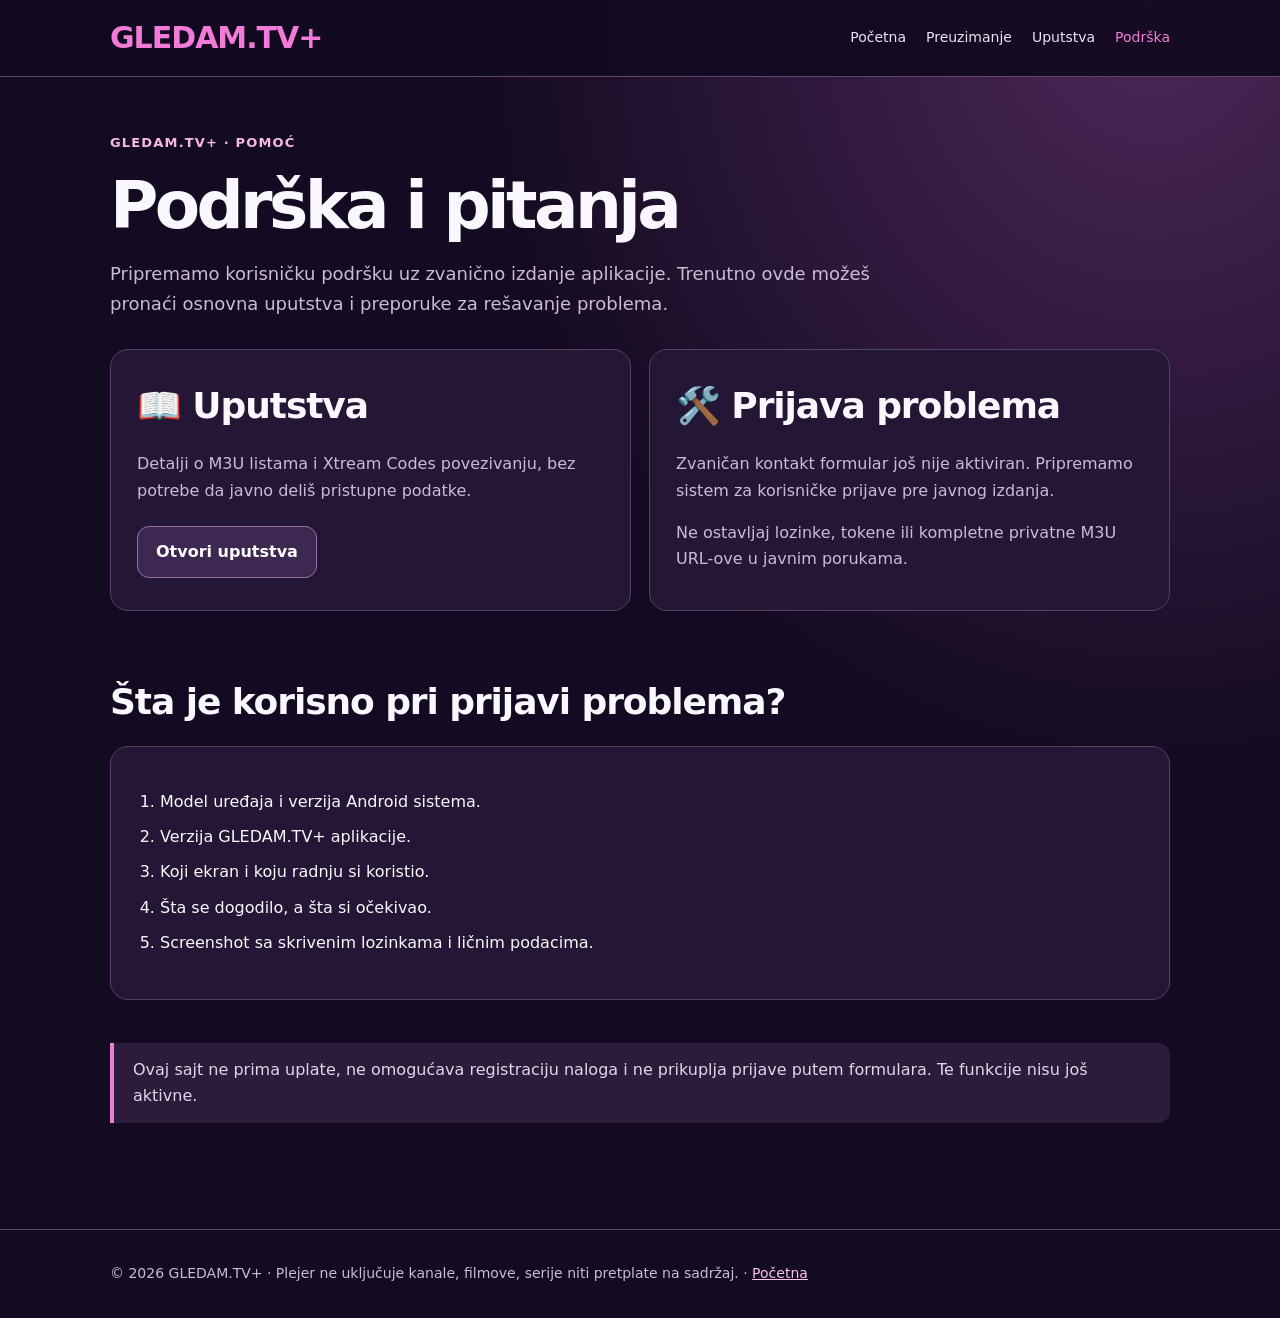
==== podrska.html @ aae69520 "Add files via upload" ====
<!doctype html><html lang="sr"><head><meta charset="utf-8"><meta name="viewport" content="width=device-width, initial-scale=1"><meta name="theme-color" content="#130b21"><meta name="description" content="Odgovori na najčešća pitanja o GLEDAM.TV+ plejeru i prijavljivanje problema."><title>Podrška | GLEDAM.TV+</title><link rel="stylesheet" href="style.css"></head><body><header class="top"><div class="wrap bar"><a class="logo" href="index.html">GLEDAM.TV+</a><nav class="nav" aria-label="Glavna navigacija"><a href="index.html">Početna</a><a href="preuzimanje.html">Preuzimanje</a><a href="uputstva.html">Uputstva</a><a href="podrska.html" aria-current="page">Podrška</a></nav></div></header><main class="wrap"><div class="kicker">GLEDAM.TV+ · Pomoć</div><h1>Podrška i pitanja</h1><p class="lead">Pripremamo korisničku podršku uz zvanično izdanje aplikacije. Trenutno ovde možeš pronaći osnovna uputstva i preporuke za rešavanje problema.</p><section class="grid"><article class="card"><h2>📖 Uputstva</h2><p>Detalji o M3U listama i Xtream Codes povezivanju, bez potrebe da javno deliš pristupne podatke.</p><a class="btn secondary" href="uputstva.html">Otvori uputstva</a></article><article class="card"><h2>🛠️ Prijava problema</h2><p>Zvaničan kontakt formular još nije aktiviran. Pripremamo sistem za korisničke prijave pre javnog izdanja.</p><p class="muted">Ne ostavljaj lozinke, tokene ili kompletne privatne M3U URL-ove u javnim porukama.</p></article></section><section><h2>Šta je korisno pri prijavi problema?</h2><div class="card"><ol><li>Model uređaja i verzija Android sistema.</li><li>Verzija GLEDAM.TV+ aplikacije.</li><li>Koji ekran i koju radnju si koristio.</li><li>Šta se dogodilo, a šta si očekivao.</li><li>Screenshot sa skrivenim lozinkama i ličnim podacima.</li></ol></div></section><p class="note">Ovaj sajt ne prima uplate, ne omogućava registraciju naloga i ne prikuplja prijave putem formulara. Te funkcije nisu još aktivne.</p></main><footer><div class="wrap">© 2026 GLEDAM.TV+ · Plejer ne uključuje kanale, filmove, serije niti pretplate na sadržaj. · <a href="index.html">Početna</a></div></footer></body></html>
---- style.css ----
:root{color-scheme:dark;--bg:#130b21;--panel:#241735;--panel2:#352344;--pink:#f17bd7;--purple:#a675f7;--text:#fbf7fe;--muted:#cbbbd7;--line:#62456c}
*{box-sizing:border-box}html{scroll-behavior:smooth}body{margin:0;color:var(--text);background:radial-gradient(ellipse at 90% 0%,#4c2758,transparent 42%),var(--bg);font:16px/1.65 system-ui,-apple-system,Segoe UI,Arial,sans-serif}a{color:#ffc0f0}.wrap{width:min(1060px,calc(100% - 36px));margin:auto}.top{position:sticky;top:0;z-index:5;background:#130b21ef;border-bottom:1px solid var(--line)}.bar{display:flex;justify-content:space-between;align-items:center;gap:20px;min-height:76px}.logo{color:var(--pink);font-size:clamp(23px,4vw,30px);font-weight:900;letter-spacing:-1px;text-decoration:none}.nav{display:flex;gap:20px;flex-wrap:wrap}.nav a{text-decoration:none;color:#ede4f3;font-size:14px}.nav a:hover,.nav a[aria-current=page]{color:var(--pink)}main{padding:55px 0 90px}.kicker{color:#f7b8e6;font-size:13px;font-weight:800;letter-spacing:.09em;text-transform:uppercase}h1{font-size:clamp(36px,7vw,66px);letter-spacing:-.055em;line-height:1.12;margin:16px 0 16px}h2{font-size:clamp(25px,4vw,36px);letter-spacing:-.03em;margin:0 0 14px}h3{font-size:20px;margin:0 0 7px}.lead{color:var(--muted);font-size:18px;max-width:760px;margin:0 0 30px}.grid{display:grid;grid-template-columns:repeat(2,minmax(0,1fr));gap:18px}.card{background:var(--panel);border:1px solid #574068;border-radius:18px;padding:26px;margin:0 0 18px}.card p,.muted{color:var(--muted)}.card p:last-child{margin-bottom:0}.tag{display:inline-block;border-radius:100px;padding:5px 11px;color:#ffd3f3;background:#4c2d54;border:1px solid #8d6097;font-weight:800;font-size:12px}.btn{display:inline-block;padding:12px 18px;border-radius:12px;background:linear-gradient(135deg,#ee7bd5,#a779f8);color:#1b1025;font-weight:800;text-decoration:none;margin:6px 8px 6px 0}.btn.secondary{background:#3c2850;color:#fff;border:1px solid #9871a1}ol{padding-left:23px}li{margin:9px 0}code{background:#3c2850;padding:3px 7px;border-radius:5px;word-break:break-word}section{margin:30px 0 43px}.note{border-left:4px solid #e681d7;padding:14px 19px;background:#2c1b3a;border-radius:0 12px 12px 0;color:#e3d6e9}details{border-bottom:1px solid var(--line);padding:16px 0}summary{cursor:pointer;font-weight:700}footer{border-top:1px solid var(--line);padding:32px 0;color:var(--muted);font-size:14px}a:focus-visible,summary:focus-visible{outline:3px solid #ffc4ed;outline-offset:4px}@media(max-width:660px){.grid{grid-template-columns:1fr}.bar{align-items:flex-start;flex-direction:column;padding:15px 0;gap:7px}.nav{gap:12px}.nav a{font-size:13px}main{padding:35px 0 65px}.card{padding:20px}}
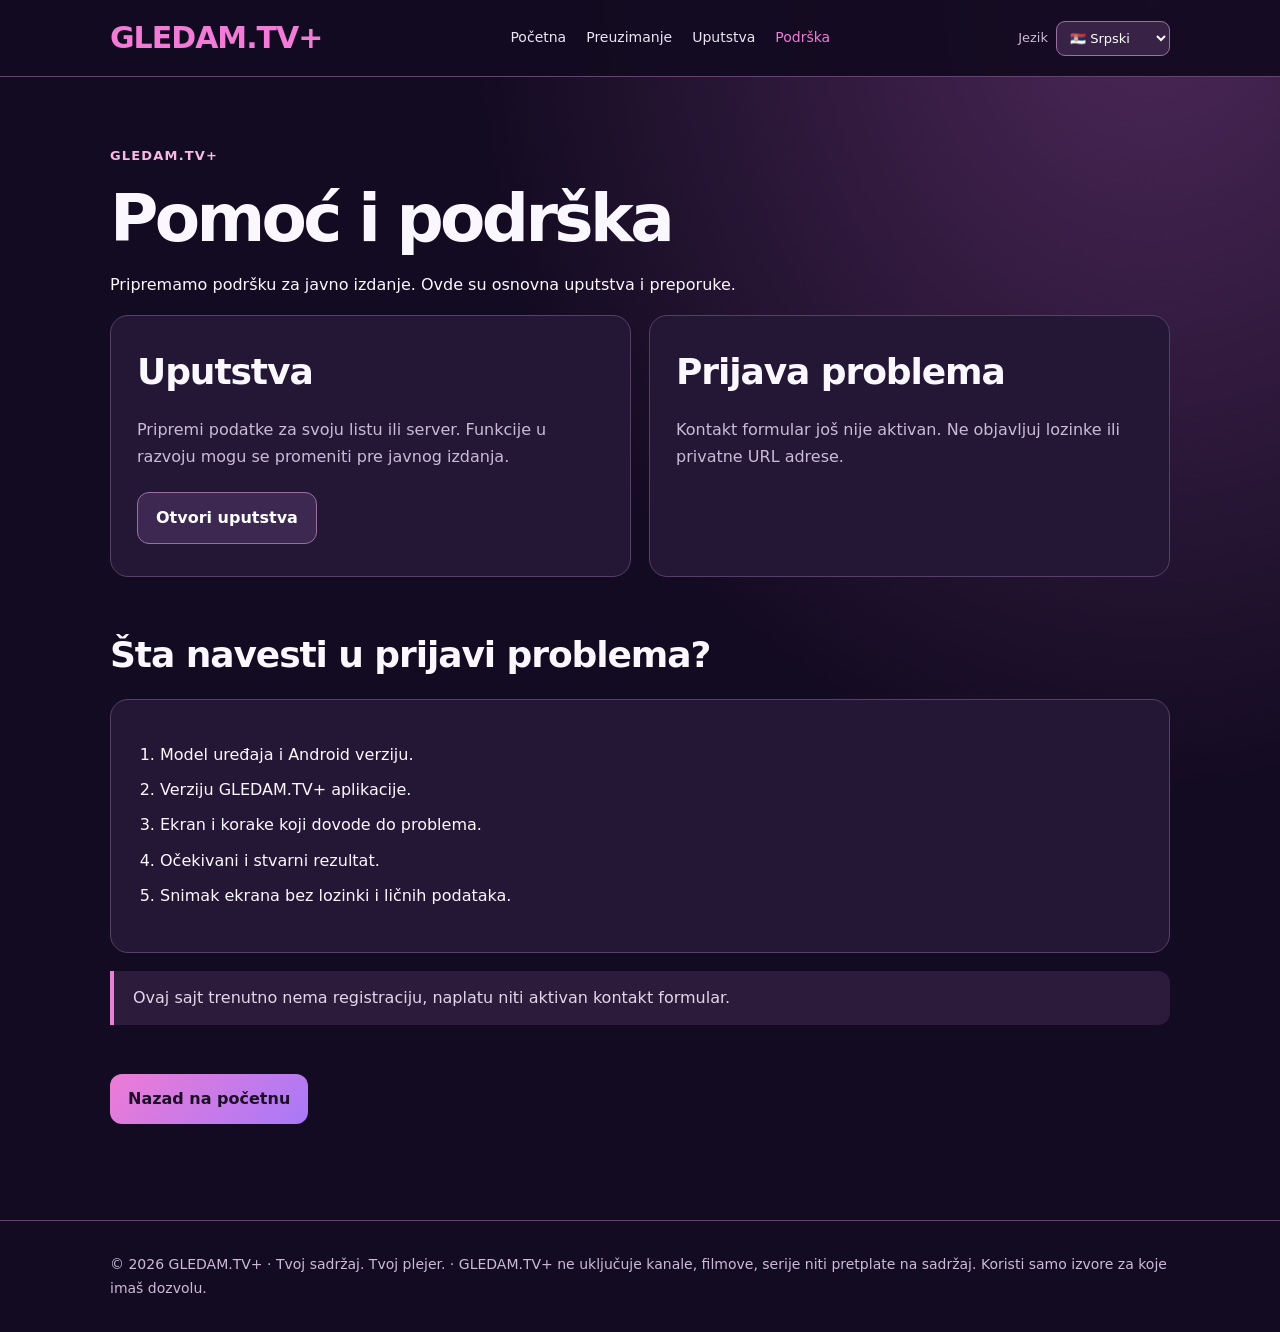
==== commit aa9dc3cf: "Add files via upload" ====
--- a/podrska.html
+++ b/podrska.html
@@ -1 +1 @@
-<!doctype html><html lang="sr"><head><meta charset="utf-8"><meta name="viewport" content="width=device-width, initial-scale=1"><meta name="theme-color" content="#130b21"><meta name="description" content="Odgovori na najčešća pitanja o GLEDAM.TV+ plejeru i prijavljivanje problema."><title>Podrška | GLEDAM.TV+</title><link rel="stylesheet" href="style.css"></head><body><header class="top"><div class="wrap bar"><a class="logo" href="index.html">GLEDAM.TV+</a><nav class="nav" aria-label="Glavna navigacija"><a href="index.html">Početna</a><a href="preuzimanje.html">Preuzimanje</a><a href="uputstva.html">Uputstva</a><a href="podrska.html" aria-current="page">Podrška</a></nav></div></header><main class="wrap"><div class="kicker">GLEDAM.TV+ · Pomoć</div><h1>Podrška i pitanja</h1><p class="lead">Pripremamo korisničku podršku uz zvanično izdanje aplikacije. Trenutno ovde možeš pronaći osnovna uputstva i preporuke za rešavanje problema.</p><section class="grid"><article class="card"><h2>📖 Uputstva</h2><p>Detalji o M3U listama i Xtream Codes povezivanju, bez potrebe da javno deliš pristupne podatke.</p><a class="btn secondary" href="uputstva.html">Otvori uputstva</a></article><article class="card"><h2>🛠️ Prijava problema</h2><p>Zvaničan kontakt formular još nije aktiviran. Pripremamo sistem za korisničke prijave pre javnog izdanja.</p><p class="muted">Ne ostavljaj lozinke, tokene ili kompletne privatne M3U URL-ove u javnim porukama.</p></article></section><section><h2>Šta je korisno pri prijavi problema?</h2><div class="card"><ol><li>Model uređaja i verzija Android sistema.</li><li>Verzija GLEDAM.TV+ aplikacije.</li><li>Koji ekran i koju radnju si koristio.</li><li>Šta se dogodilo, a šta si očekivao.</li><li>Screenshot sa skrivenim lozinkama i ličnim podacima.</li></ol></div></section><p class="note">Ovaj sajt ne prima uplate, ne omogućava registraciju naloga i ne prikuplja prijave putem formulara. Te funkcije nisu još aktivne.</p></main><footer><div class="wrap">© 2026 GLEDAM.TV+ · Plejer ne uključuje kanale, filmove, serije niti pretplate na sadržaj. · <a href="index.html">Početna</a></div></footer></body></html>+<!doctype html><html lang="sr"><head><meta charset="utf-8"><meta name="viewport" content="width=device-width, initial-scale=1"><meta name="theme-color" content="#130b21"><meta name="description" content="GLEDAM.TV+ Android M3U player, Xtream Codes in development."><title>Pomoć i podrška | GLEDAM.TV+</title><link rel="stylesheet" href="style.css"><script defer src="translations.js"></script><script defer src="language.js"></script></head><body><header class="top"><div class="wrap bar"><a class="logo" href="index.html">GLEDAM.TV+</a><nav class="nav" aria-label="Navigation"><a href="index.html" data-i18n="home">Početna</a><a href="preuzimanje.html" data-i18n="download">Preuzimanje</a><a href="uputstva.html" data-i18n="guides">Uputstva</a><a href="podrska.html" aria-current="page" data-i18n="support">Podrška</a></nav><label class="language-picker"><span data-i18n="language">Jezik</span> <select id="siteLanguage" aria-label="Language"><option value="sr">🇷🇸 Srpski</option><option value="en">🇬🇧 English</option><option value="hr">🇭🇷 Hrvatski</option><option value="de">🇩🇪 Deutsch</option><option value="es">🇪🇸 Español</option></select></label></div></header><main class="wrap"><p class="kicker">GLEDAM.TV+</p><h1 data-i18n="support_title">Pomoć i podrška</h1><p data-i18n="support_intro">Pripremamo podršku za javno izdanje. Ovde su osnovna uputstva i preporuke.</p><div class="grid"><article class="card"><h2 data-i18n="guides">Uputstva</h2><p><span data-i18n="guide_intro">Pripremi podatke za svoju listu ili server. Funkcije u razvoju mogu se promeniti pre javnog izdanja.</span></p><a class="btn secondary" href="uputstva.html"><span data-i18n="read_guides">Otvori uputstva</span></a></article><article class="card"><h2 data-i18n="issue">Prijava problema</h2><p data-i18n="issue_desc">Kontakt formular još nije aktivan. Ne objavljuj lozinke ili privatne URL adrese.</p></article></div><section><h2 data-i18n="report">Šta navesti u prijavi problema?</h2><div class="card"><ol><li><span data-i18n="report1">Model uređaja i Android verziju.</span></li><li><span data-i18n="report2">Verziju GLEDAM.TV+ aplikacije.</span></li><li><span data-i18n="report3">Ekran i korake koji dovode do problema.</span></li><li><span data-i18n="report4">Očekivani i stvarni rezultat.</span></li><li><span data-i18n="report5">Snimak ekrana bez lozinki i ličnih podataka.</span></li></ol></div><p class="note"><span data-i18n="support_note">Ovaj sajt trenutno nema registraciju, naplatu niti aktivan kontakt formular.</span></p></section><a class="btn" href="index.html"><span data-i18n="back_home">Nazad na početnu</span></a></main><footer><div class="wrap">© <span id="year">2026</span> GLEDAM.TV+ · <span data-i18n="footer">Tvoj sadržaj. Tvoj plejer.</span> · <span data-i18n="disclaimer">GLEDAM.TV+ ne uključuje kanale, filmove, serije niti pretplate na sadržaj. Koristi samo izvore za koje imaš dozvolu.</span></div></footer></body></html>
--- a/style.css
+++ b/style.css
@@ -1,3 +1,5 @@
 
 :root{color-scheme:dark;--bg:#130b21;--panel:#241735;--panel2:#352344;--pink:#f17bd7;--purple:#a675f7;--text:#fbf7fe;--muted:#cbbbd7;--line:#62456c}
 *{box-sizing:border-box}html{scroll-behavior:smooth}body{margin:0;color:var(--text);background:radial-gradient(ellipse at 90% 0%,#4c2758,transparent 42%),var(--bg);font:16px/1.65 system-ui,-apple-system,Segoe UI,Arial,sans-serif}a{color:#ffc0f0}.wrap{width:min(1060px,calc(100% - 36px));margin:auto}.top{position:sticky;top:0;z-index:5;background:#130b21ef;border-bottom:1px solid var(--line)}.bar{display:flex;justify-content:space-between;align-items:center;gap:20px;min-height:76px}.logo{color:var(--pink);font-size:clamp(23px,4vw,30px);font-weight:900;letter-spacing:-1px;text-decoration:none}.nav{display:flex;gap:20px;flex-wrap:wrap}.nav a{text-decoration:none;color:#ede4f3;font-size:14px}.nav a:hover,.nav a[aria-current=page]{color:var(--pink)}main{padding:55px 0 90px}.kicker{color:#f7b8e6;font-size:13px;font-weight:800;letter-spacing:.09em;text-transform:uppercase}h1{font-size:clamp(36px,7vw,66px);letter-spacing:-.055em;line-height:1.12;margin:16px 0 16px}h2{font-size:clamp(25px,4vw,36px);letter-spacing:-.03em;margin:0 0 14px}h3{font-size:20px;margin:0 0 7px}.lead{color:var(--muted);font-size:18px;max-width:760px;margin:0 0 30px}.grid{display:grid;grid-template-columns:repeat(2,minmax(0,1fr));gap:18px}.card{background:var(--panel);border:1px solid #574068;border-radius:18px;padding:26px;margin:0 0 18px}.card p,.muted{color:var(--muted)}.card p:last-child{margin-bottom:0}.tag{display:inline-block;border-radius:100px;padding:5px 11px;color:#ffd3f3;background:#4c2d54;border:1px solid #8d6097;font-weight:800;font-size:12px}.btn{display:inline-block;padding:12px 18px;border-radius:12px;background:linear-gradient(135deg,#ee7bd5,#a779f8);color:#1b1025;font-weight:800;text-decoration:none;margin:6px 8px 6px 0}.btn.secondary{background:#3c2850;color:#fff;border:1px solid #9871a1}ol{padding-left:23px}li{margin:9px 0}code{background:#3c2850;padding:3px 7px;border-radius:5px;word-break:break-word}section{margin:30px 0 43px}.note{border-left:4px solid #e681d7;padding:14px 19px;background:#2c1b3a;border-radius:0 12px 12px 0;color:#e3d6e9}details{border-bottom:1px solid var(--line);padding:16px 0}summary{cursor:pointer;font-weight:700}footer{border-top:1px solid var(--line);padding:32px 0;color:var(--muted);font-size:14px}a:focus-visible,summary:focus-visible{outline:3px solid #ffc4ed;outline-offset:4px}@media(max-width:660px){.grid{grid-template-columns:1fr}.bar{align-items:flex-start;flex-direction:column;padding:15px 0;gap:7px}.nav{gap:12px}.nav a{font-size:13px}main{padding:35px 0 65px}.card{padding:20px}}
+
+.language-picker{display:flex;align-items:center;gap:8px;color:var(--muted);font-size:13px;white-space:nowrap}.language-picker select{background:#382347;color:#fff;border:1px solid #9871a1;border-radius:9px;padding:8px 9px;min-width:105px;font:inherit}.language-picker select:focus-visible{outline:3px solid #ffc4ed;outline-offset:2px}.bar{flex-wrap:wrap}.nav{align-items:center}.hero-landing{padding:66px 0 28px}.hero-landing h1{font-size:clamp(43px,8vw,80px);line-height:1.08;margin:18px 0 20px;letter-spacing:-.06em}.hero-landing h1 span{color:var(--pink)}.hero-landing .lead{max-width:710px}.cards3{display:grid;grid-template-columns:repeat(3,minmax(0,1fr));gap:18px}.preview-box{background:linear-gradient(135deg,#503060,#271733);border:1px solid #765282;border-radius:18px;padding:25px;margin-top:28px}.preview-row{display:flex;gap:12px;flex-wrap:wrap}.preview-tile{background:#382346;border-radius:10px;padding:17px;min-width:120px;text-align:center;flex:1}.main-cta{margin:22px 0 12px}section{scroll-margin-top:100px}@media(max-width:760px){.cards3{grid-template-columns:1fr}.bar{gap:12px}.language-picker{margin-left:auto}.nav{order:3;width:100%;justify-content:flex-start}.hero-landing{padding:42px 0 20px}}
